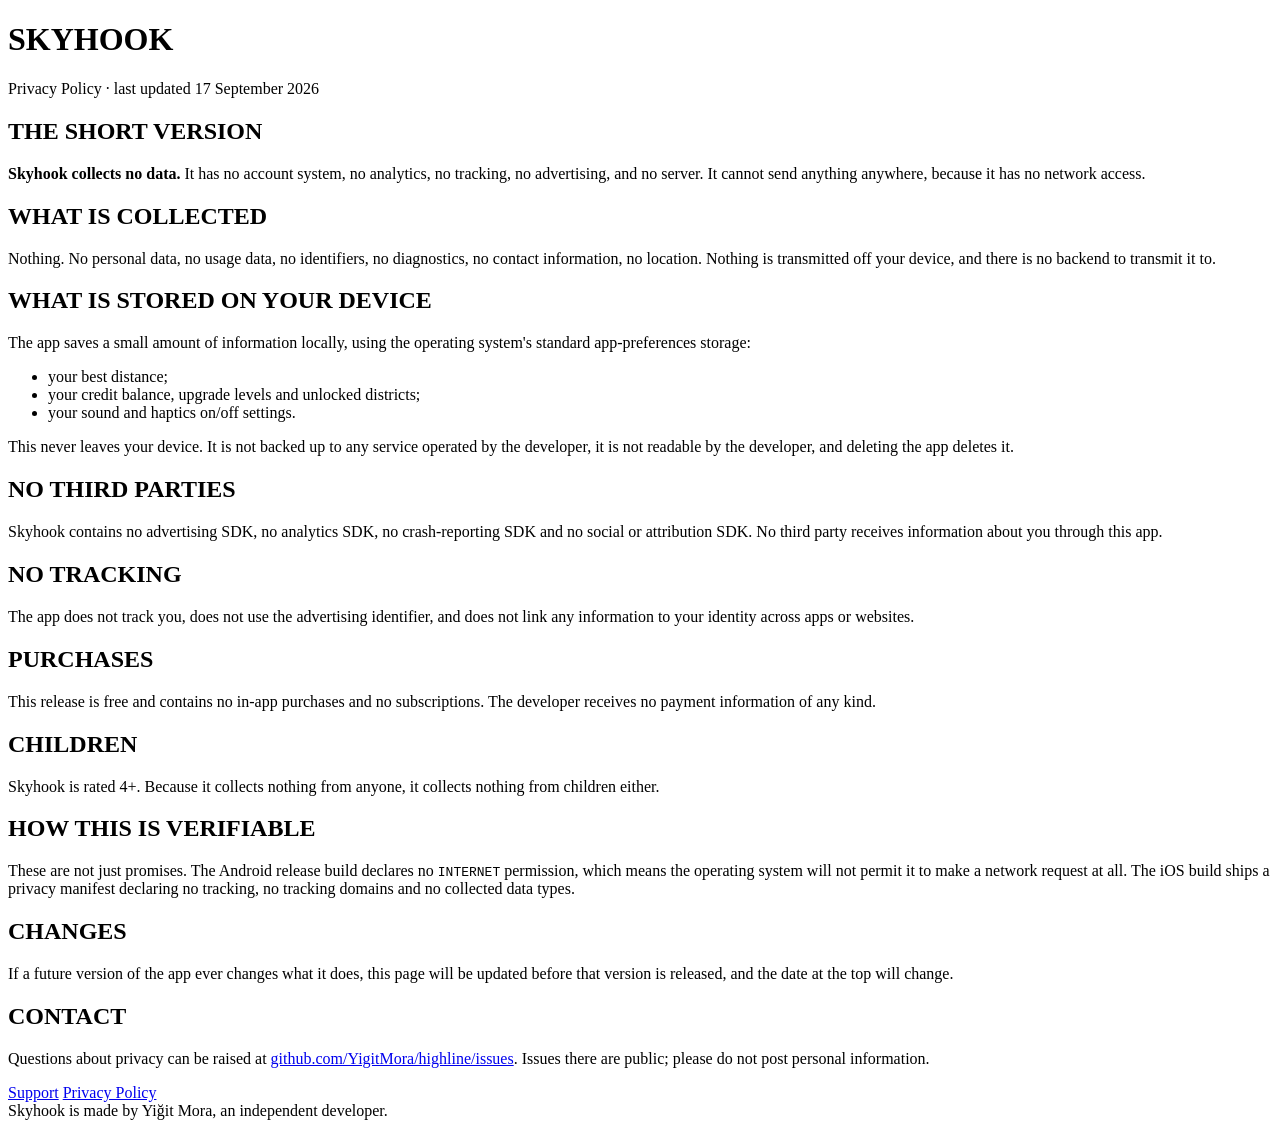
==== privacy.html @ 322dd5fb "Support and privacy pages" ====
<!doctype html>
<html lang="en">
<head>
<meta charset="utf-8">
<meta name="viewport" content="width=device-width, initial-scale=1">
<title>Skyhook — Privacy Policy</title>
<link rel="stylesheet" href="style.css">
</head>
<body>
<main>
  <h1>SKYHOOK</h1>
  <p class="sub">Privacy Policy &middot; last updated 17 September 2026</p>

  <h2>THE SHORT VERSION</h2>
  <p><strong>Skyhook collects no data.</strong> It has no account system, no analytics, no tracking,
  no advertising, and no server. It cannot send anything anywhere, because it has no network
  access.</p>

  <h2>WHAT IS COLLECTED</h2>
  <p>Nothing. No personal data, no usage data, no identifiers, no diagnostics, no contact
  information, no location. Nothing is transmitted off your device, and there is no backend to
  transmit it to.</p>

  <h2>WHAT IS STORED ON YOUR DEVICE</h2>
  <p>The app saves a small amount of information locally, using the operating system's standard
  app-preferences storage:</p>
  <ul>
    <li>your best distance;</li>
    <li>your credit balance, upgrade levels and unlocked districts;</li>
    <li>your sound and haptics on/off settings.</li>
  </ul>
  <p>This never leaves your device. It is not backed up to any service operated by the developer,
  it is not readable by the developer, and deleting the app deletes it.</p>

  <h2>NO THIRD PARTIES</h2>
  <p>Skyhook contains no advertising SDK, no analytics SDK, no crash-reporting SDK and no social or
  attribution SDK. No third party receives information about you through this app.</p>

  <h2>NO TRACKING</h2>
  <p>The app does not track you, does not use the advertising identifier, and does not link any
  information to your identity across apps or websites.</p>

  <h2>PURCHASES</h2>
  <p>This release is free and contains no in-app purchases and no subscriptions. The developer
  receives no payment information of any kind.</p>

  <h2>CHILDREN</h2>
  <p>Skyhook is rated 4+. Because it collects nothing from anyone, it collects nothing from children
  either.</p>

  <h2>HOW THIS IS VERIFIABLE</h2>
  <p>These are not just promises. The Android release build declares no <code>INTERNET</code>
  permission, which means the operating system will not permit it to make a network request at all.
  The iOS build ships a privacy manifest declaring no tracking, no tracking domains and no collected
  data types.</p>

  <h2>CHANGES</h2>
  <p>If a future version of the app ever changes what it does, this page will be updated before that
  version is released, and the date at the top will change.</p>

  <h2>CONTACT</h2>
  <p>Questions about privacy can be raised at
  <a href="https://github.com/YigitMora/highline/issues">github.com/YigitMora/highline/issues</a>.
  Issues there are public; please do not post personal information.</p>

  <nav>
    <a href="index.html">Support</a>
    <a href="privacy.html">Privacy Policy</a>
  </nav>
  <footer>Skyhook is made by Yi&#287;it Mora, an independent developer.</footer>
</main>
</body>
</html>
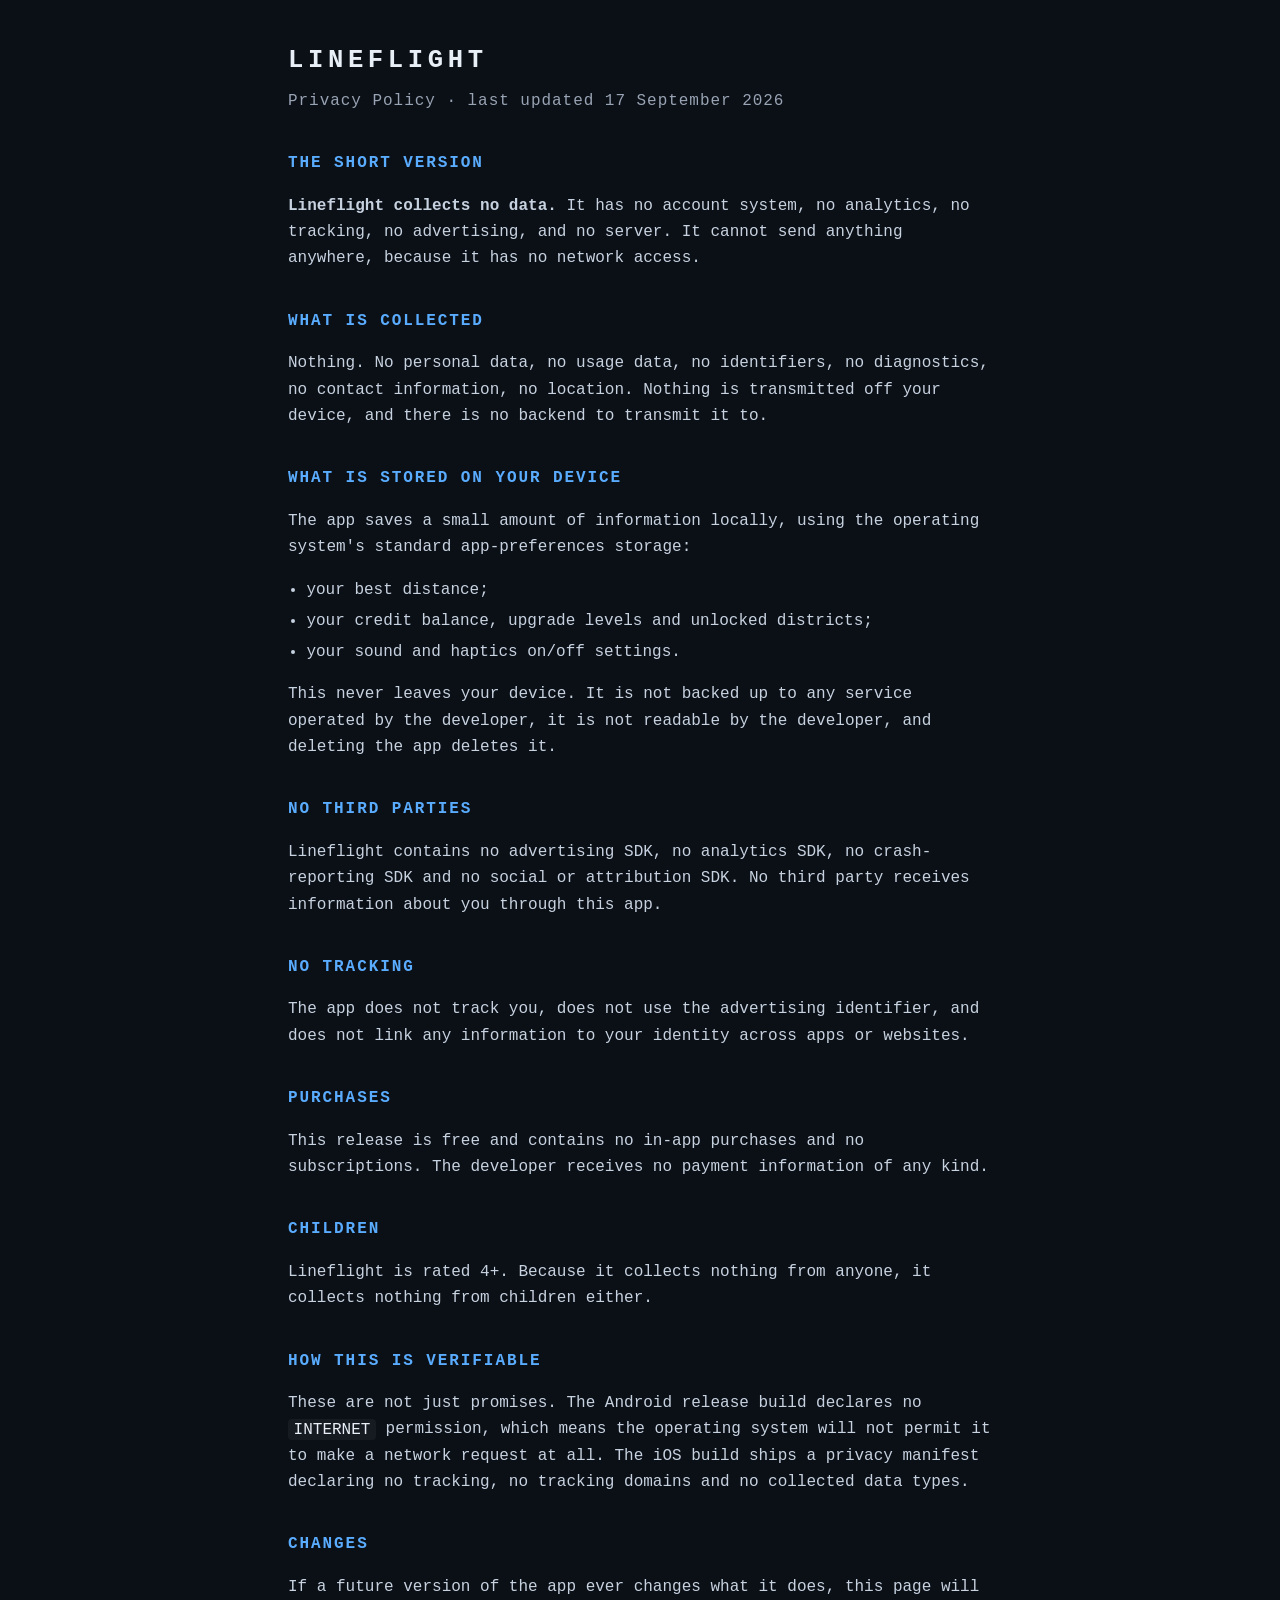
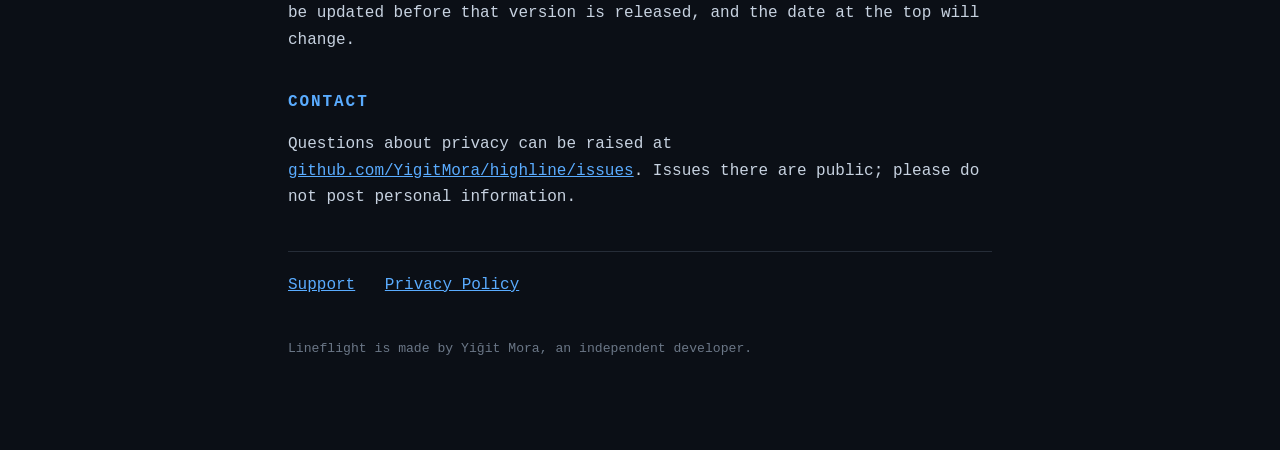
==== commit 8ba12673: "Consumer name update" ====
--- a/privacy.html
+++ b/privacy.html
@@ -3,16 +3,16 @@
 <head>
 <meta charset="utf-8">
 <meta name="viewport" content="width=device-width, initial-scale=1">
-<title>Skyhook — Privacy Policy</title>
+<title>Lineflight — Privacy Policy</title>
 <link rel="stylesheet" href="style.css">
 </head>
 <body>
 <main>
-  <h1>SKYHOOK</h1>
+  <h1>LINEFLIGHT</h1>
   <p class="sub">Privacy Policy &middot; last updated 17 September 2026</p>
 
   <h2>THE SHORT VERSION</h2>
-  <p><strong>Skyhook collects no data.</strong> It has no account system, no analytics, no tracking,
+  <p><strong>Lineflight collects no data.</strong> It has no account system, no analytics, no tracking,
   no advertising, and no server. It cannot send anything anywhere, because it has no network
   access.</p>
 
@@ -33,7 +33,7 @@
   it is not readable by the developer, and deleting the app deletes it.</p>
 
   <h2>NO THIRD PARTIES</h2>
-  <p>Skyhook contains no advertising SDK, no analytics SDK, no crash-reporting SDK and no social or
+  <p>Lineflight contains no advertising SDK, no analytics SDK, no crash-reporting SDK and no social or
   attribution SDK. No third party receives information about you through this app.</p>
 
   <h2>NO TRACKING</h2>
@@ -45,7 +45,7 @@
   receives no payment information of any kind.</p>
 
   <h2>CHILDREN</h2>
-  <p>Skyhook is rated 4+. Because it collects nothing from anyone, it collects nothing from children
+  <p>Lineflight is rated 4+. Because it collects nothing from anyone, it collects nothing from children
   either.</p>
 
   <h2>HOW THIS IS VERIFIABLE</h2>
@@ -67,7 +67,7 @@
     <a href="index.html">Support</a>
     <a href="privacy.html">Privacy Policy</a>
   </nav>
-  <footer>Skyhook is made by Yi&#287;it Mora, an independent developer.</footer>
+  <footer>Lineflight is made by Yi&#287;it Mora, an independent developer.</footer>
 </main>
 </body>
 </html>
--- a/style.css
+++ b/style.css
@@ -0,0 +1,20 @@
+/* One stylesheet, no fonts fetched, no scripts, no cookies, no analytics. */
+:root { color-scheme: dark; }
+* { box-sizing: border-box; }
+body {
+  margin: 0; padding: 2.5rem 1.25rem 4rem;
+  background: #0B0F16; color: #E9EFF6;
+  font: 16px/1.65 ui-monospace, SFMono-Regular, Menlo, Consolas, monospace;
+}
+main { max-width: 44rem; margin: 0 auto; }
+h1 { font-size: 1.6rem; letter-spacing: .18em; margin: 0 0 .35rem; }
+h2 { font-size: 1rem; letter-spacing: .12em; margin: 2.25rem 0 .6rem; color: #5AACFF; }
+p, li { color: #C7D2E0; }
+.sub { color: #98A3B3; margin: 0 0 2rem; letter-spacing: .06em; }
+ul { padding-left: 1.15rem; }
+li { margin: .3rem 0; }
+a { color: #5AACFF; }
+nav { margin: 2.5rem 0 0; padding-top: 1.25rem; border-top: 1px solid #262D38; }
+nav a { margin-right: 1.25rem; }
+footer { margin-top: 2.5rem; color: #6B7787; font-size: .82rem; }
+code { color: #E9EFF6; background: #161B22; padding: .1rem .35rem; border-radius: 4px; }
